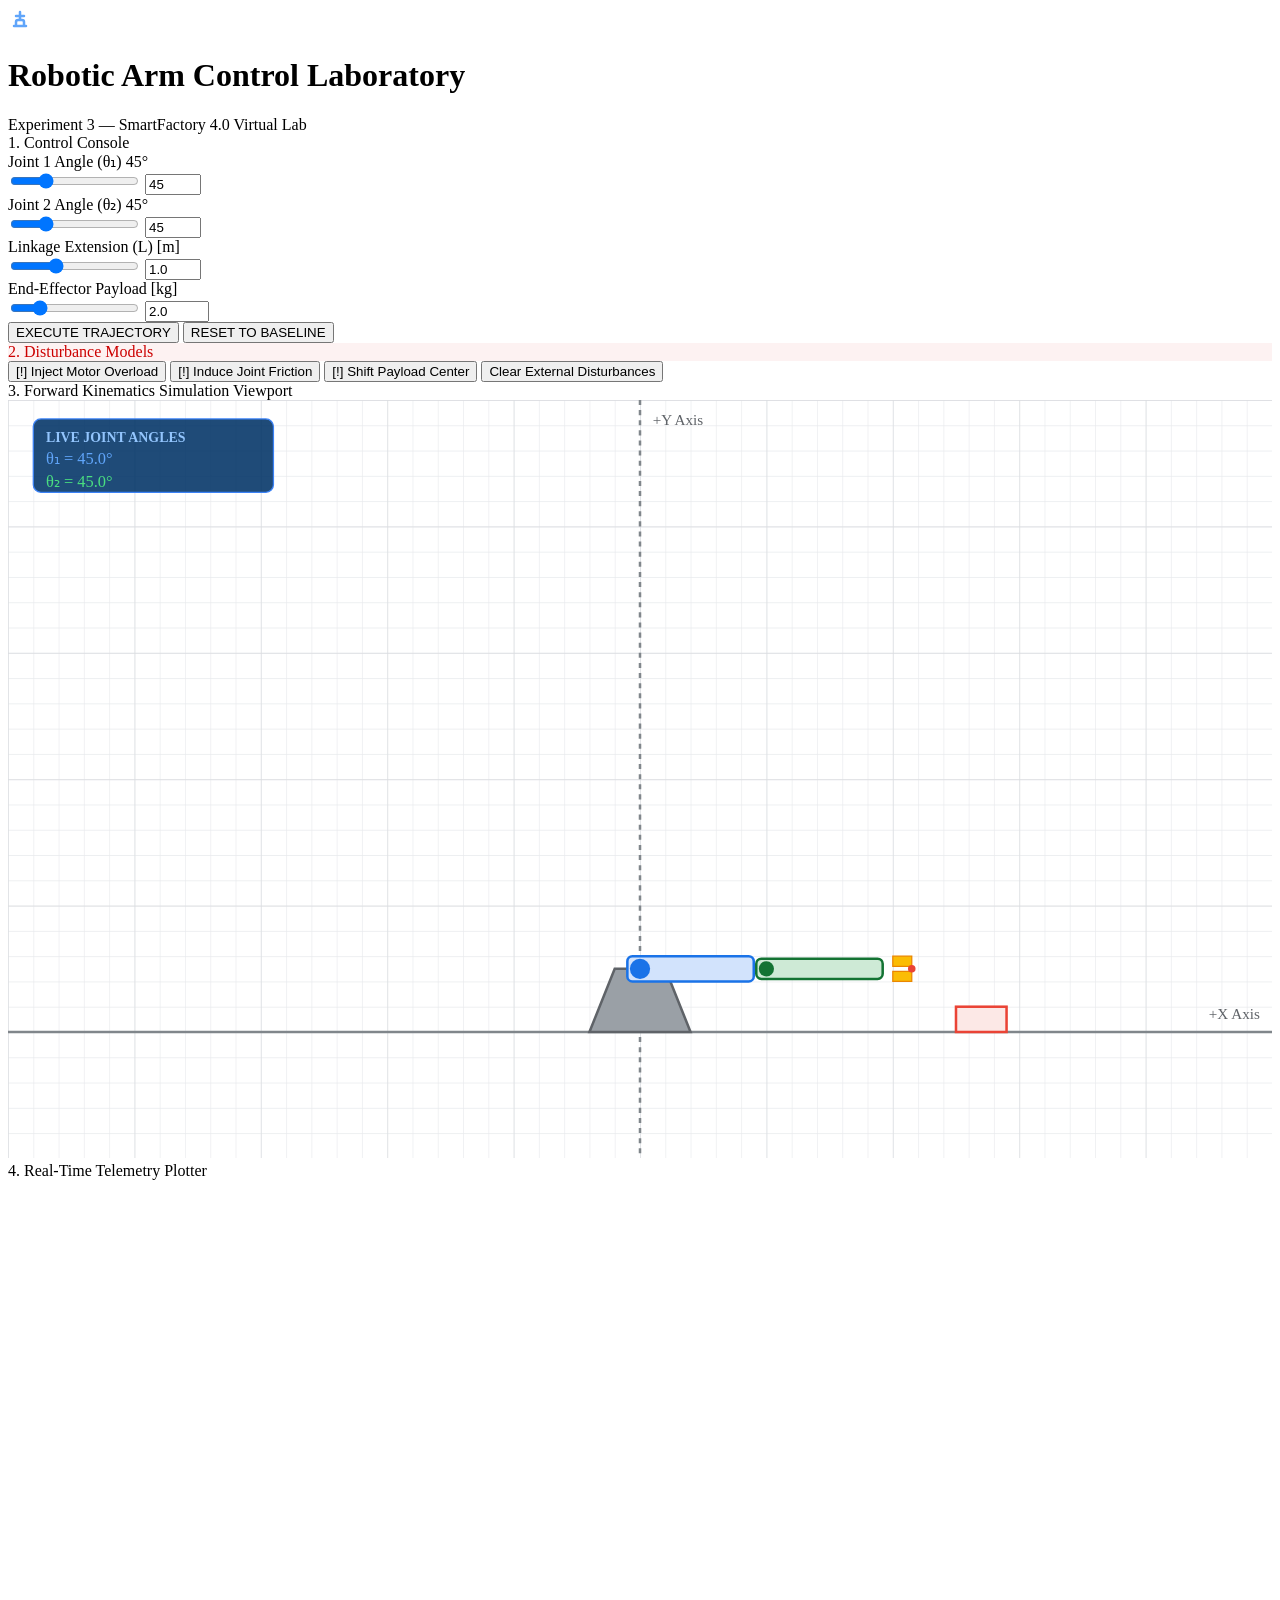
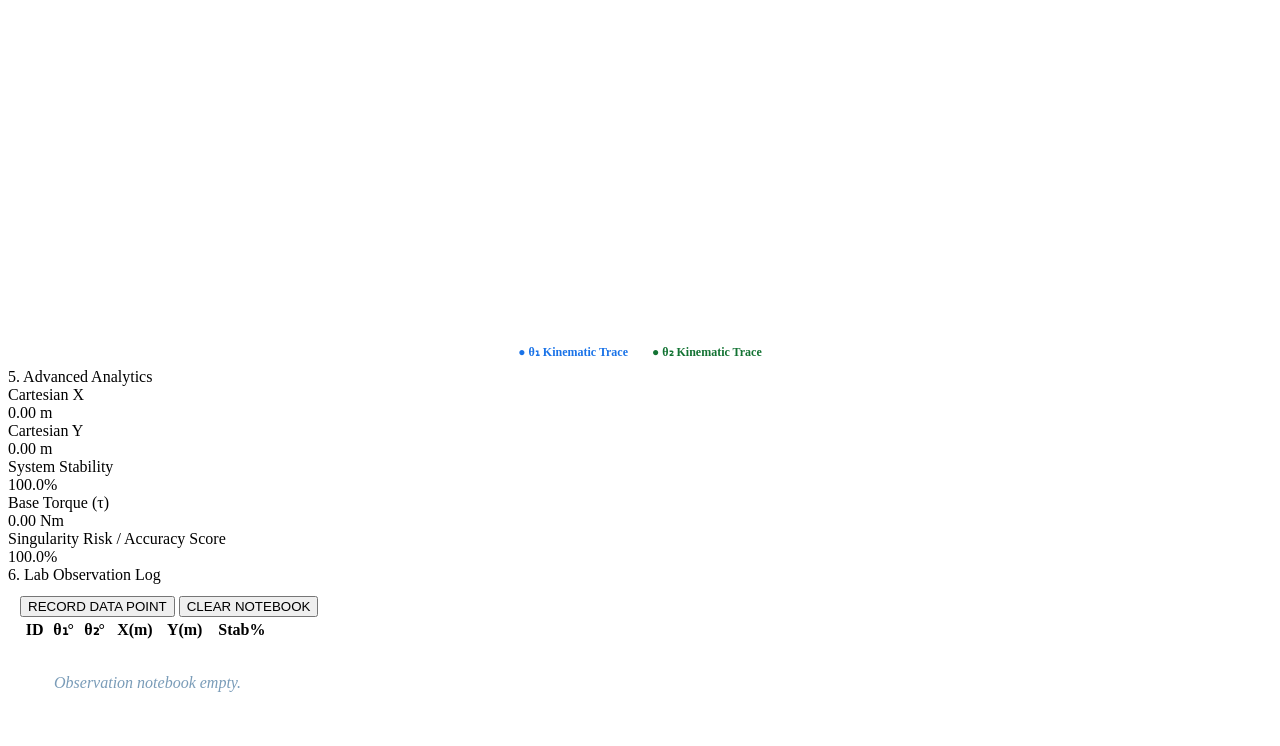
==== exp-3-robotic-arm-control-laboratory/simulation/index.html @ 6c4566c9 "Adding procedure and index file" ====
<!DOCTYPE html>
<html lang="en">
<head>
<meta charset="UTF-8">
<meta name="viewport" content="width=device-width, initial-scale=1.0">
<title>Virtual Labs | Advanced Kinematics</title>
<link rel="stylesheet" href="css/main.css">
</head>
<body>

<header class="top-header">
    <div class="header-left">
        <div class="header-icon">
            <svg width="24" height="24" viewBox="0 0 24 24" fill="none" stroke="#60a5fa" stroke-width="2.5" stroke-linecap="round" stroke-linejoin="round">
                <path d="M6 18h12M8 18v-4a2 2 0 0 1 2-2h4a2 2 0 0 1 2 2v4M12 12V4M8 8h8"/>
            </svg>
        </div>
        <div class="header-title">
            <h1>Robotic Arm Control Laboratory</h1>
            <div class="header-subtitle">Experiment 3 — SmartFactory 4.0 Virtual Lab</div>
        </div>
    </div>
</header>

<div class="experiment-workspace">
    
    <!-- LEFT COLUMN: CONTROLS -->
    <div class="column-left">
        <div class="academic-panel">
            <div class="panel-header">1. Control Console</div>
            <div class="panel-body">
                <div class="input-block">
                    <div class="label-row">
                        <label>Joint 1 Angle (θ₁)</label>
                        <span class="angle-badge" id="badge1">45°</span>
                    </div>
                    <div class="input-slider-row">
                        <input type="range" id="theta1" min="0" max="180" value="45">
                        <input type="number" id="theta1Num" min="0" max="180" value="45" class="num-box">
                    </div>
                </div>
                <div class="input-block">
                    <div class="label-row">
                        <label>Joint 2 Angle (θ₂)</label>
                        <span class="angle-badge badge-green" id="badge2">45°</span>
                    </div>
                    <div class="input-slider-row">
                        <input type="range" id="theta2" min="0" max="180" value="45">
                        <input type="number" id="theta2Num" min="0" max="180" value="45" class="num-box">
                    </div>
                </div>
                <div class="input-block">
                    <label>Linkage Extension (L) [m]</label>
                    <div class="input-slider-row">
                        <input type="range" id="armLength" min="0.5" max="2.0" step="0.1" value="1.0">
                        <input type="number" id="lengthNum" min="0.5" max="2.0" step="0.1" value="1.0" class="num-box">
                    </div>
                </div>
                <div class="input-block">
                    <label>End-Effector Payload [kg]</label>
                    <div class="input-slider-row">
                        <input type="range" id="payload" min="0.1" max="10.0" step="0.1" value="2.0">
                        <input type="number" id="payloadNum" min="0.1" max="10.0" step="0.1" value="2.0" class="num-box">
                    </div>
                </div>
                <button id="runBtn" class="btn-run">EXECUTE TRAJECTORY</button>
                <button id="resetBtn" class="btn-reset">RESET TO BASELINE</button>
            </div>
        </div>

        <div class="academic-panel">
            <div class="panel-header" style="color: #cc0000; background: #fdf2f2;">2. Disturbance Models</div>
            <div class="panel-body">
                <button class="btn-disturb" id="faultOverload">[!] Inject Motor Overload</button>
                <button class="btn-disturb" id="faultFriction">[!] Induce Joint Friction</button>
                <button class="btn-disturb" id="faultPayload">[!] Shift Payload Center</button>
                <button class="btn-clear-disturb" id="clearFaults">Clear External Disturbances</button>
            </div>
        </div>
    </div>

    <!-- CENTER COLUMN: SIMULATION -->
    <div class="column-center">
        <div class="academic-panel" style="display:flex; flex-direction:column; flex-grow:1;">
            <div class="panel-header">3. Forward Kinematics Simulation Viewport</div>
            <div class="viewport-container" id="robotContainer">
                <svg id="robotSvg" width="100%" height="100%" viewBox="-100 -300 1000 600" preserveAspectRatio="xMidYMid meet">
                    <defs>
                        <pattern id="millimeter-grid" width="20" height="20" patternUnits="userSpaceOnUse">
                            <path d="M 20 0 L 0 0 0 20" fill="none" stroke="#e8eaed" stroke-width="1"/>
                        </pattern>
                        <pattern id="centimeter-grid" width="100" height="100" patternUnits="userSpaceOnUse">
                            <path d="M 100 0 L 0 0 0 100" fill="none" stroke="#dadce0" stroke-width="1"/>
                        </pattern>
                    </defs>
                    
                    <rect x="-100" y="-300" width="1000" height="600" fill="url(#millimeter-grid)" />
                    <rect x="-100" y="-300" width="1000" height="600" fill="url(#centimeter-grid)" />
                    
                    <!-- Axes -->
                    <line x1="-100" y1="200" x2="900" y2="200" stroke="#80868b" stroke-width="2"/> <!-- X Axis (Ground) -->
                    <line x1="400" y1="-300" x2="400" y2="300" stroke="#80868b" stroke-width="2" stroke-dasharray="4"/> <!-- Y Axis Center -->
                    <text x="410" y="-280" font-family="JetBrains Mono" font-size="12" fill="#5f6368">+Y Axis</text>
                    <text x="850" y="190" font-family="JetBrains Mono" font-size="12" fill="#5f6368">+X Axis</text>
                    
                    <!-- Target -->
                    <rect x="650" y="180" width="40" height="20" fill="#fce8e6" stroke="#ea4335" stroke-width="2"/>

                    <!-- Live Angle Readout Overlay -->
                    <g id="angleOverlay" transform="translate(-80, -285)">
                        <rect x="0" y="0" width="190" height="58" rx="6" fill="rgba(0,51,102,0.88)" stroke="#3b82f6" stroke-width="1"/>
                        <text x="10" y="18" font-family="JetBrains Mono" font-size="11" fill="#93c5fd" font-weight="700">LIVE JOINT ANGLES</text>
                        <text id="overlayT1" x="10" y="36" font-family="JetBrains Mono" font-size="13" fill="#60a5fa">θ₁ = 45.0°</text>
                        <text id="overlayT2" x="10" y="54" font-family="JetBrains Mono" font-size="13" fill="#4ade80">θ₂ = 45.0°</text>
                    </g>
                    
                    <!-- Trace -->
                    <path id="pathTrace" d="" fill="none" stroke="#1a73e8" stroke-width="2"/>

                    <!-- Robot Assembly (wrapped so JS can apply vibration class) -->
                    <g id="fullRobot">
                        <!-- Robot Base X=400 Y=200 -->
                        <path d="M 360 200 L 380 150 L 420 150 L 440 200 Z" fill="#9aa0a6" stroke="#5f6368" stroke-width="2"/>

                        <!-- Link 1 -->
                        <g id="link1Group" transform="translate(400, 150) rotate(0)">
                            <rect id="link1Body" x="-10" y="-10" width="100" height="20" rx="4" fill="#d2e3fc" stroke="#1a73e8" stroke-width="2"/>
                            <circle cx="0" cy="0" r="8" fill="#1a73e8"/>
                        </g>

                        <!-- Link 2 -->
                        <g id="link2Group" transform="translate(500, 150) rotate(0)">
                            <rect id="link2Body" x="-8" y="-8" width="100" height="16" rx="4" fill="#ceead6" stroke="#137333" stroke-width="2"/>
                            <circle cx="0" cy="0" r="6" fill="#137333"/>

                            <!-- End Effector -->
                            <g id="gripperGroup" transform="translate(100, 0)">
                                <path d="M 0 -10 L 15 -10 L 15 -2 L 0 -2 Z" fill="#fbbc04" stroke="#ea8600"/>
                                <path d="M 0 10 L 15 10 L 15 2 L 0 2 Z" fill="#fbbc04" stroke="#ea8600"/>
                                <circle cx="15" cy="0" r="3" fill="#ea4335"/> <!-- Tool Center Point (TCP) -->
                            </g>
                        </g>
                    </g>
                </svg>
            </div>
        </div>
        
        <div class="academic-panel">
            <div class="panel-header">4. Real-Time Telemetry Plotter</div>
            <div class="panel-body" style="padding: 8px;">
                <div class="plotter-container" id="canvasContainer">
                    <canvas id="oscilloscope" height="180" style="width: 100%; display: block;"></canvas>
                </div>
                <div style="display:flex; justify-content:center; gap:24px; margin-top:8px; font-size:12px; font-weight:700;">
                    <span style="color:#1a73e8;">● θ₁ Kinematic Trace</span> <span style="color:#137333;">● θ₂ Kinematic Trace</span>
                </div>
            </div>
        </div>
    </div>

    <!-- RIGHT COLUMN: ANALYTICS & LOG -->
    <div class="column-right">
        <div class="academic-panel">
            <div class="panel-header">5. Advanced Analytics</div>
            <div class="panel-body">
                <div class="analytics-grid">
                    <!-- Cartesian X -->
                    <div class="metric-box">
                        <div class="metric-label">Cartesian X</div>
                        <div class="metric-val" id="valX">0.00 m</div>
                    </div>
                    <!-- Cartesian Y -->
                    <div class="metric-box">
                        <div class="metric-label">Cartesian Y</div>
                        <div class="metric-val" id="valY">0.00 m</div>
                    </div>
                    <!-- Stability -->
                    <div class="metric-box">
                        <div class="metric-label">System Stability</div>
                        <div class="metric-val" id="valStab">100.0%</div>
                    </div>
                    <!-- Torque -->
                    <div class="metric-box">
                        <div class="metric-label">Base Torque (τ)</div>
                        <div class="metric-val" id="valTorque">0.00 Nm</div>
                    </div>
                    <!-- Accuracy -->
                    <div class="metric-box" style="grid-column: span 2;">
                        <div class="metric-label">Singularity Risk / Accuracy Score</div>
                        <div class="metric-val" id="valAcc">100.0%</div>
                    </div>
                </div>
            </div>
        </div>

        <div class="academic-panel" style="display:flex; flex-direction:column; flex-grow:1;">
            <div class="panel-header">6. Lab Observation Log</div>
            <div class="panel-body" style="display:flex; flex-direction:column; flex-grow:1; padding:12px;">
                <div class="table-actions">
                    <button id="recordBtn" class="btn-log">RECORD DATA POINT</button>
                    <button id="clearLogBtn" class="btn-log-clear">CLEAR NOTEBOOK</button>
                </div>
                <div class="table-container">
                    <table id="dataTable">
                        <thead>
                            <tr>
                                <th>ID</th>
                                <th>θ₁°</th>
                                <th>θ₂°</th>
                                <th>X(m)</th>
                                <th>Y(m)</th>
                                <th>Stab%</th>
                            </tr>
                        </thead>
                        <tbody id="logTable">
                            <tr id="emptyRow"><td colspan="6" style="padding: 32px; font-style:italic; color:#7a9cb8;">Observation notebook empty.</td></tr>
                        </tbody>
                    </table>
                </div>
            </div>
        </div>
    </div>
    
</div>

<script src="js/main.js"></script>
</body>
</html>
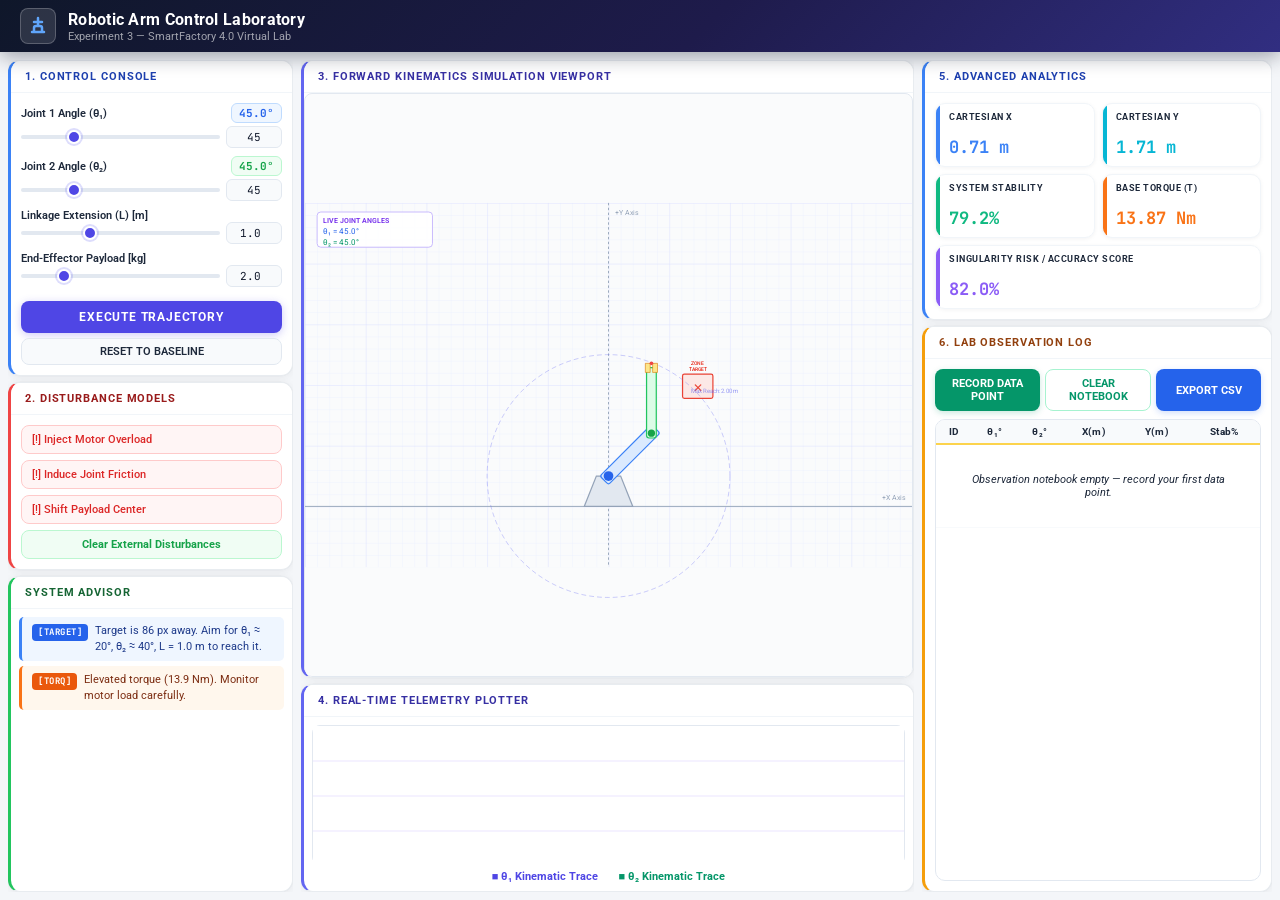
==== commit 287b38b8: "Final version of Experiment-3" ====
--- a/exp-3-robotic-arm-control-laboratory/simulation/index.html
+++ b/exp-3-robotic-arm-control-laboratory/simulation/index.html
@@ -69,7 +69,7 @@
         </div>
 
         <div class="academic-panel">
-            <div class="panel-header" style="color: #cc0000; background: #fdf2f2;">2. Disturbance Models</div>
+            <div class="panel-header">2. Disturbance Models</div>
             <div class="panel-body">
                 <button class="btn-disturb" id="faultOverload">[!] Inject Motor Overload</button>
                 <button class="btn-disturb" id="faultFriction">[!] Induce Joint Friction</button>
@@ -77,20 +77,25 @@
                 <button class="btn-clear-disturb" id="clearFaults">Clear External Disturbances</button>
             </div>
         </div>
+
+        <div class="academic-panel panel-grow">
+            <div class="panel-header">System Advisor</div>
+            <div id="advisorBody" class="panel-body-scroll"></div>
+        </div>
     </div>
 
     <!-- CENTER COLUMN: SIMULATION -->
     <div class="column-center">
-        <div class="academic-panel" style="display:flex; flex-direction:column; flex-grow:1;">
+        <div class="academic-panel panel-grow" style="display:flex; flex-direction:column;">
             <div class="panel-header">3. Forward Kinematics Simulation Viewport</div>
             <div class="viewport-container" id="robotContainer">
                 <svg id="robotSvg" width="100%" height="100%" viewBox="-100 -300 1000 600" preserveAspectRatio="xMidYMid meet">
                     <defs>
                         <pattern id="millimeter-grid" width="20" height="20" patternUnits="userSpaceOnUse">
-                            <path d="M 20 0 L 0 0 0 20" fill="none" stroke="#e8eaed" stroke-width="1"/>
+                        <path d="M 20 0 L 0 0 0 20" fill="none" stroke="#e8eeff" stroke-width="1"/>
                         </pattern>
                         <pattern id="centimeter-grid" width="100" height="100" patternUnits="userSpaceOnUse">
-                            <path d="M 100 0 L 0 0 0 100" fill="none" stroke="#dadce0" stroke-width="1"/>
+                        <path d="M 100 0 L 0 0 0 100" fill="none" stroke="#d8ddff" stroke-width="1"/>
                         </pattern>
                     </defs>
                     
@@ -98,46 +103,61 @@
                     <rect x="-100" y="-300" width="1000" height="600" fill="url(#centimeter-grid)" />
                     
                     <!-- Axes -->
-                    <line x1="-100" y1="200" x2="900" y2="200" stroke="#80868b" stroke-width="2"/> <!-- X Axis (Ground) -->
-                    <line x1="400" y1="-300" x2="400" y2="300" stroke="#80868b" stroke-width="2" stroke-dasharray="4"/> <!-- Y Axis Center -->
-                    <text x="410" y="-280" font-family="JetBrains Mono" font-size="12" fill="#5f6368">+Y Axis</text>
-                    <text x="850" y="190" font-family="JetBrains Mono" font-size="12" fill="#5f6368">+X Axis</text>
-                    
-                    <!-- Target -->
-                    <rect x="650" y="180" width="40" height="20" fill="#fce8e6" stroke="#ea4335" stroke-width="2"/>
+                    <line x1="-100" y1="200" x2="900" y2="200" stroke="#94a3b8" stroke-width="1.5"/> <!-- X Axis (Ground) -->
+                    <line x1="400" y1="-300" x2="400" y2="300" stroke="#94a3b8" stroke-width="1.5" stroke-dasharray="4"/> <!-- Y Axis Center -->
+                    <text x="410" y="-280" font-family="JetBrains Mono" font-size="12" fill="#94a3b8">+Y Axis</text>
+                    <text x="850" y="190" font-family="JetBrains Mono" font-size="12" fill="#94a3b8">+X Axis</text>
+                    
+                    <!-- Target Zone (reachable at ~θ₁=20°, θ₂=40°, L=1.0) -->
+                    <g id="targetGroup">
+                        <rect id="targetRect" x="522" y="-18" width="50" height="40" fill="#fee2e2" stroke="#ef4444" stroke-width="2" rx="3"/>
+                        <text id="targetLabelA" x="547" y="-23" font-family="JetBrains Mono" font-size="9" fill="#dc2626" text-anchor="middle" font-weight="700">TARGET</text>
+                        <text id="targetLabelB" x="547" y="-33" font-family="JetBrains Mono" font-size="9" fill="#dc2626" text-anchor="middle" font-weight="700">ZONE</text>
+                        <text id="targetIcon" x="547" y="12" font-family="JetBrains Mono" font-size="20" fill="#ef4444" text-anchor="middle">✕</text>
+                    </g>
+
+                    <!-- Reach Success Overlay Badge (hidden by default) -->
+                    <g id="reachOverlay" opacity="0" style="transition: opacity 0.3s;">
+                        <rect x="270" y="-285" width="250" height="38" rx="7" fill="rgba(236,253,245,0.97)" stroke="#10b981" stroke-width="1.5"/>
+                        <text x="395" y="-261" font-family="JetBrains Mono" font-size="13" fill="#065f46" text-anchor="middle" font-weight="700">✓ TARGET REACHED!</text>
+                    </g>
+
+                    <!-- Workspace Boundary Circle -->
+                    <circle id="workspaceBoundary" cx="400" cy="150" r="200" fill="none" stroke="#6366f1" stroke-width="1.5" stroke-dasharray="8 5" opacity="0.35"/>
+                    <text id="workspaceLabel" x="600" y="-40" font-family="JetBrains Mono" font-size="10" fill="#6366f1" opacity="0.65">Max Reach: 2.00 m</text>
 
                     <!-- Live Angle Readout Overlay -->
                     <g id="angleOverlay" transform="translate(-80, -285)">
-                        <rect x="0" y="0" width="190" height="58" rx="6" fill="rgba(0,51,102,0.88)" stroke="#3b82f6" stroke-width="1"/>
-                        <text x="10" y="18" font-family="JetBrains Mono" font-size="11" fill="#93c5fd" font-weight="700">LIVE JOINT ANGLES</text>
-                        <text id="overlayT1" x="10" y="36" font-family="JetBrains Mono" font-size="13" fill="#60a5fa">θ₁ = 45.0°</text>
-                        <text id="overlayT2" x="10" y="54" font-family="JetBrains Mono" font-size="13" fill="#4ade80">θ₂ = 45.0°</text>
+                        <rect x="0" y="0" width="190" height="58" rx="6" fill="rgba(255,255,255,0.92)" stroke="#c4b5fd" stroke-width="1.5"/>
+                        <text x="10" y="18" font-family="JetBrains Mono" font-size="11" fill="#7c3aed" font-weight="700">LIVE JOINT ANGLES</text>
+                        <text id="overlayT1" x="10" y="36" font-family="JetBrains Mono" font-size="13" fill="#2563eb">θ₁ = 45.0°</text>
+                        <text id="overlayT2" x="10" y="54" font-family="JetBrains Mono" font-size="13" fill="#059669">θ₂ = 45.0°</text>
                     </g>
                     
                     <!-- Trace -->
-                    <path id="pathTrace" d="" fill="none" stroke="#1a73e8" stroke-width="2"/>
+                    <path id="pathTrace" d="" fill="none" stroke="#6366f1" stroke-width="2" opacity="0.7"/>
 
                     <!-- Robot Assembly (wrapped so JS can apply vibration class) -->
                     <g id="fullRobot">
-                        <!-- Robot Base X=400 Y=200 -->
-                        <path d="M 360 200 L 380 150 L 420 150 L 440 200 Z" fill="#9aa0a6" stroke="#5f6368" stroke-width="2"/>
+                        <!-- Robot Base -->
+                        <path d="M 360 200 L 380 150 L 420 150 L 440 200 Z" fill="#e2e8f0" stroke="#94a3b8" stroke-width="2"/>
 
                         <!-- Link 1 -->
                         <g id="link1Group" transform="translate(400, 150) rotate(0)">
-                            <rect id="link1Body" x="-10" y="-10" width="100" height="20" rx="4" fill="#d2e3fc" stroke="#1a73e8" stroke-width="2"/>
-                            <circle cx="0" cy="0" r="8" fill="#1a73e8"/>
+                            <rect id="link1Body" x="-10" y="-10" width="100" height="20" rx="4" fill="#dbeafe" stroke="#3b82f6" stroke-width="2"/>
+                            <circle cx="0" cy="0" r="8" fill="#2563eb"/>
                         </g>
 
                         <!-- Link 2 -->
                         <g id="link2Group" transform="translate(500, 150) rotate(0)">
-                            <rect id="link2Body" x="-8" y="-8" width="100" height="16" rx="4" fill="#ceead6" stroke="#137333" stroke-width="2"/>
-                            <circle cx="0" cy="0" r="6" fill="#137333"/>
+                            <rect id="link2Body" x="-8" y="-8" width="100" height="16" rx="4" fill="#dcfce7" stroke="#22c55e" stroke-width="2"/>
+                            <circle cx="0" cy="0" r="6" fill="#16a34a"/>
 
                             <!-- End Effector -->
                             <g id="gripperGroup" transform="translate(100, 0)">
-                                <path d="M 0 -10 L 15 -10 L 15 -2 L 0 -2 Z" fill="#fbbc04" stroke="#ea8600"/>
-                                <path d="M 0 10 L 15 10 L 15 2 L 0 2 Z" fill="#fbbc04" stroke="#ea8600"/>
-                                <circle cx="15" cy="0" r="3" fill="#ea4335"/> <!-- Tool Center Point (TCP) -->
+                                <path id="gripperTop" d="M 0 -10 L 15 -10 L 15 -2 L 0 -2 Z" fill="#fde68a" stroke="#d97706" style="transition: d 0.15s;"/>
+                                <path id="gripperBot" d="M 0 10 L 15 10 L 15 2 L 0 2 Z" fill="#fde68a" stroke="#d97706" style="transition: d 0.15s;"/>
+                                <circle cx="15" cy="0" r="3" fill="#ef4444"/> <!-- TCP -->
                             </g>
                         </g>
                     </g>
@@ -149,10 +169,10 @@
             <div class="panel-header">4. Real-Time Telemetry Plotter</div>
             <div class="panel-body" style="padding: 8px;">
                 <div class="plotter-container" id="canvasContainer">
-                    <canvas id="oscilloscope" height="180" style="width: 100%; display: block;"></canvas>
-                </div>
-                <div style="display:flex; justify-content:center; gap:24px; margin-top:8px; font-size:12px; font-weight:700;">
-                    <span style="color:#1a73e8;">● θ₁ Kinematic Trace</span> <span style="color:#137333;">● θ₂ Kinematic Trace</span>
+                    <canvas id="oscilloscope" height="140" style="width: 100%; display: block;"></canvas>
+                </div>
+                <div style="display:flex; justify-content:center; gap:20px; margin-top:5px; font-size:11px; font-weight:700;">
+                    <span style="color:#4f46e5;">&#9632; θ₁ Kinematic Trace</span> <span style="color:#059669;">&#9632; θ₂ Kinematic Trace</span>
                 </div>
             </div>
         </div>
@@ -184,8 +204,8 @@
                         <div class="metric-label">Base Torque (τ)</div>
                         <div class="metric-val" id="valTorque">0.00 Nm</div>
                     </div>
-                    <!-- Accuracy -->
-                    <div class="metric-box" style="grid-column: span 2;">
+                    <!-- Accuracy: spans full width on 2-col, natural on 1-col -->
+                    <div class="metric-box metric-box-full" id="metricAccuracy">
                         <div class="metric-label">Singularity Risk / Accuracy Score</div>
                         <div class="metric-val" id="valAcc">100.0%</div>
                     </div>
@@ -193,12 +213,13 @@
             </div>
         </div>
 
-        <div class="academic-panel" style="display:flex; flex-direction:column; flex-grow:1;">
+        <div class="academic-panel panel-grow" style="display:flex; flex-direction:column;">
             <div class="panel-header">6. Lab Observation Log</div>
-            <div class="panel-body" style="display:flex; flex-direction:column; flex-grow:1; padding:12px;">
+            <div class="panel-body log-panel-body">
                 <div class="table-actions">
                     <button id="recordBtn" class="btn-log">RECORD DATA POINT</button>
                     <button id="clearLogBtn" class="btn-log-clear">CLEAR NOTEBOOK</button>
+                    <button id="csvBtn" class="btn-csv">EXPORT CSV</button>
                 </div>
                 <div class="table-container">
                     <table id="dataTable">
@@ -213,7 +234,7 @@
                             </tr>
                         </thead>
                         <tbody id="logTable">
-                            <tr id="emptyRow"><td colspan="6" style="padding: 32px; font-style:italic; color:#7a9cb8;">Observation notebook empty.</td></tr>
+                            <tr id="emptyRow"><td colspan="6" style="padding: 28px; font-style:italic; color:#1e293b; text-align:center;">Observation notebook empty — record your first data point.</td></tr>
                         </tbody>
                     </table>
                 </div>
--- a/exp-3-robotic-arm-control-laboratory/simulation/css/main.css
+++ b/exp-3-robotic-arm-control-laboratory/simulation/css/main.css
@@ -0,0 +1,543 @@
+/* SOFT ELEGANT PURE WHITE THEME */
+@import url('https://fonts.googleapis.com/css2?family=Roboto:wght@400;500;700&family=JetBrains+Mono:wght@400;700&display=swap');
+
+:root {
+  --font-main: 'Roboto', sans-serif;
+  --font-mono: 'JetBrains Mono', monospace;
+}
+
+* { margin: 0; padding: 0; box-sizing: border-box; font-family: var(--font-main); }
+
+body {
+  background: #f4f6f9;
+  color: #0f172a;
+  height: 100vh;
+  overflow: hidden;
+  overflow-x: hidden;
+  display: flex;
+  flex-direction: column;
+}
+
+/* ── HEADER ──────────────────────────────────────────────────── */
+.top-header {
+  background: linear-gradient(135deg, #0f172a 0%, #1e1b4b 55%, #312e81 100%);
+  padding: 8px 20px;
+  box-shadow: 0 4px 20px rgba(15,23,42,0.40);
+  z-index: 10;
+  display: flex;
+  align-items: center;
+  flex-shrink: 0;
+}
+.header-left { display: flex; align-items: center; gap: 12px; }
+.header-icon {
+  width: 36px; height: 36px;
+  background: rgba(255,255,255,0.12);
+  border: 1px solid rgba(255,255,255,0.22);
+  border-radius: 8px;
+  display: flex; align-items: center; justify-content: center;
+  flex-shrink: 0;
+}
+.header-title h1  { font-size: 16px; font-weight: 700; color: #fff; letter-spacing: 0.3px; }
+.header-subtitle  { font-size: 11px; color: rgba(255,255,255,0.60); margin-top: 1px; }
+
+/* ── 3-COLUMN WORKSPACE ──────────────────────────────────────── */
+.experiment-workspace {
+  display: flex; flex: 1; padding: 8px; gap: 8px;
+  overflow: hidden; min-height: 0;
+}
+.column-left   { width: 285px; flex-shrink: 0; display: flex; flex-direction: column; gap: 6px; overflow: hidden; }
+.column-center { flex: 1;      display: flex; flex-direction: column; gap: 6px; overflow: hidden; min-width: 380px; }
+.column-right  { width: 350px; flex-shrink: 0; display: flex; flex-direction: column; gap: 6px; overflow: hidden; }
+
+/* ── PANELS ─────────────────────────────────────────────────── */
+.academic-panel {
+  background: #ffffff;
+  border: 1px solid #e8ecf0;
+  border-left-width: 3px;
+  box-shadow: 0 1px 8px rgba(15,23,42,0.06), 0 0 0 0.5px rgba(15,23,42,0.03);
+  display: flex; flex-direction: column;
+  min-height: 0; flex-shrink: 0;
+  border-radius: 12px;
+  overflow: hidden;
+}
+.panel-grow { flex: 1; min-height: 0; }
+
+.panel-header {
+  padding: 9px 14px;
+  background: #ffffff;
+  border-bottom: 1px solid #f1f5f9;
+  font-size: 10.5px; font-weight: 700;
+  text-transform: uppercase; letter-spacing: 0.9px;
+  flex-shrink: 0;
+}
+
+/* ── Panel purpose colors: left-border on panel + colored text on header ──
+   Blue   → Control Console, Analytics
+   Red    → Disturbance
+   Green  → Advisor
+   Indigo → Viewport + Telemetry
+   Amber  → Log
+   ───────────────────────────────────────────────────────── */
+.column-left .academic-panel:nth-child(1) { border-left-color: #3b82f6; }
+.column-left .academic-panel:nth-child(1) .panel-header { color: #1e40af; }
+
+.column-left .academic-panel:nth-child(2) { border-left-color: #ef4444; }
+.column-left .academic-panel:nth-child(2) .panel-header { color: #991b1b; }
+
+.column-left .academic-panel:nth-child(3) { border-left-color: #22c55e; }
+.column-left .academic-panel:nth-child(3) .panel-header { color: #166534; }
+
+.column-center .academic-panel:nth-child(1) { border-left-color: #6366f1; }
+.column-center .academic-panel:nth-child(1) .panel-header { color: #3730a3; }
+
+.column-center .academic-panel:nth-child(2) { border-left-color: #6366f1; }
+.column-center .academic-panel:nth-child(2) .panel-header { color: #3730a3; }
+
+.column-right .academic-panel:nth-child(1) { border-left-color: #3b82f6; }
+.column-right .academic-panel:nth-child(1) .panel-header { color: #1e40af; }
+
+.column-right .academic-panel:nth-child(2) { border-left-color: #f59e0b; }
+.column-right .academic-panel:nth-child(2) .panel-header { color: #92400e; }
+
+.panel-body { padding: 10px; }
+.panel-body-scroll {
+  padding: 8px; overflow-y: auto; flex: 1; min-height: 0;
+}
+.panel-body-scroll::-webkit-scrollbar { width: 4px; }
+.panel-body-scroll::-webkit-scrollbar-track { background: #f8fafc; }
+.panel-body-scroll::-webkit-scrollbar-thumb { background: #cbd5e1; border-radius: 2px; }
+
+/* ── CONTROLS ────────────────────────────────────────────────── */
+.input-block { margin-bottom: 8px; }
+.input-block label { font-size: 11px; font-weight: 600; color: #1e293b; display: block; }
+.label-row { display: flex; align-items: center; justify-content: space-between; margin-bottom: 3px; }
+
+/* Angle badges */
+.angle-badge {
+  display: inline-block; min-width: 48px; padding: 2px 7px;
+  background: #eff6ff; color: #2563eb;
+  border: 1px solid #bfdbfe;
+  font-family: var(--font-mono); font-size: 11px; font-weight: 700;
+  border-radius: 6px; text-align: center;
+  transition: all 0.2s;
+}
+.angle-badge.badge-green {
+  background: #f0fdf4; color: #16a34a;
+  border-color: #bbf7d0;
+}
+.angle-badge.badge-warn {
+  background: #fff1f2; color: #be123c;
+  border-color: #fecdd3;
+  box-shadow: 0 0 8px rgba(244,63,94,0.25);
+  animation: badge-pulse 0.6s ease-in-out infinite alternate;
+}
+@keyframes badge-pulse {
+  from { box-shadow: 0 0 4px rgba(244,63,94,0.15); }
+  to   { box-shadow: 0 0 12px rgba(244,63,94,0.45); }
+}
+
+/* Sliders */
+.input-slider-row { display: flex; align-items: center; gap: 6px; }
+input[type=range] { flex-grow: 1; -webkit-appearance: none; background: transparent; cursor: pointer; }
+input[type=range]::-webkit-slider-runnable-track {
+  height: 4px; border-radius: 2px;
+  background: #e2e8f0;
+}
+input[type=range]::-webkit-slider-thumb {
+  -webkit-appearance: none; height: 14px; width: 14px;
+  background: #4f46e5; border-radius: 50%; cursor: pointer; margin-top: -5px;
+  border: 2px solid #fff;
+  box-shadow: 0 0 0 2px rgba(99,102,241,0.22);
+  transition: box-shadow 0.2s;
+}
+input[type=range]::-webkit-slider-thumb:hover { box-shadow: 0 0 0 5px rgba(99,102,241,0.15); }
+
+.num-box {
+  width: 56px; padding: 3px 5px;
+  background: #f8fafc; border: 1px solid #e2e8f0;
+  color: #0f172a; font-family: var(--font-mono); font-size: 11px;
+  text-align: right; border-radius: 6px;
+}
+.num-box:focus { outline: none; border-color: #6366f1; box-shadow: 0 0 0 3px rgba(99,102,241,0.10); }
+
+/* ── BUTTONS ─────────────────────────────────────────────────── */
+.btn-run {
+  width: 100%;
+  background: #4f46e5;
+  color: white; border: none; padding: 9px; font-size: 12px;
+  font-weight: 700; cursor: pointer; margin-top: 6px;
+  letter-spacing: 0.8px; border-radius: 8px;
+  box-shadow: 0 2px 8px rgba(79,70,229,0.28);
+  transition: all 0.18s;
+}
+.btn-run:hover {
+  background: #4338ca;
+  box-shadow: 0 4px 14px rgba(79,70,229,0.38);
+  transform: translateY(-1px);
+}
+.btn-reset {
+  width: 100%; background: #f8fafc; color: #1e293b;
+  border: 1px solid #e2e8f0; padding: 6px;
+  font-size: 11px; font-weight: 600; cursor: pointer;
+  margin-top: 5px; border-radius: 8px; transition: all 0.18s;
+}
+.btn-reset:hover { background: #f1f5f9; color: #0f172a; }
+
+/* Disturbance buttons */
+.btn-disturb {
+  width: 100%; background: #fff5f5;
+  border: 1px solid #fecaca; color: #dc2626;
+  padding: 7px 10px; text-align: left; font-size: 11px;
+  font-weight: 500; cursor: pointer; margin-bottom: 6px;
+  border-radius: 8px; transition: all 0.18s;
+}
+.btn-disturb:hover { background: #fee2e2; border-color: #fca5a5; }
+.btn-disturb.active {
+  background: #ef4444;
+  color: #fff; border-color: #dc2626; font-weight: 700;
+  box-shadow: 0 3px 10px rgba(239,68,68,0.30);
+  animation: fault-pulse 1.2s ease-in-out infinite alternate;
+}
+@keyframes fault-pulse {
+  from { box-shadow: 0 2px 8px rgba(239,68,68,0.20); }
+  to   { box-shadow: 0 4px 20px rgba(239,68,68,0.50); }
+}
+.btn-clear-disturb {
+  width: 100%; background: #f0fdf4;
+  border: 1px solid #bbf7d0; color: #16a34a;
+  padding: 7px 10px; font-weight: 700; font-size: 11px;
+  cursor: pointer; border-radius: 8px; transition: all 0.18s;
+}
+.btn-clear-disturb:hover { background: #dcfce7; border-color: #86efac; }
+
+/* Log action buttons */
+.btn-log {
+  flex: 1;
+  background: #059669;
+  color: #fff; border: none; padding: 7px; font-weight: 700;
+  cursor: pointer; font-size: 11px; border-radius: 8px;
+  box-shadow: 0 2px 6px rgba(5,150,105,0.22);
+  transition: all 0.18s;
+}
+.btn-log:hover { background: #047857; box-shadow: 0 3px 10px rgba(5,150,105,0.32); }
+.btn-log-clear {
+  flex: 1; background: #fff; color: #059669;
+  border: 1px solid #a7f3d0; padding: 7px; font-weight: 700;
+  cursor: pointer; font-size: 11px; border-radius: 8px; transition: all 0.18s;
+}
+.btn-log-clear:hover { background: #ecfdf5; }
+.btn-csv {
+  flex: 1;
+  background: #2563eb;
+  color: #fff; border: none; padding: 7px; font-weight: 700;
+  cursor: pointer; font-size: 11px; border-radius: 8px;
+  box-shadow: 0 2px 6px rgba(37,99,235,0.22);
+  transition: all 0.18s;
+}
+.btn-csv:hover { background: #1d4ed8; box-shadow: 0 3px 10px rgba(37,99,235,0.35); }
+
+/* ── CENTER VIEWPORT ─────────────────────────────────────────── */
+.viewport-container {
+  flex: 1; min-height: 0;
+  border: 1px solid #e2e8f0;
+  background: #fafbfc;
+  position: relative;
+  box-shadow: none;
+  border-radius: 8px;
+}
+.plotter-container {
+  height: 140px;
+  border: 1px solid #e2e8f0;
+  background: #fafbfc;
+  flex-shrink: 0;
+  border-radius: 8px;
+}
+
+/* ── VIBRATION ───────────────────────────────────────────────── */
+@keyframes vibrate {
+  0%   { transform: translate(0,0) rotate(0deg); }
+  20%  { transform: translate(-2px,1px) rotate(-0.5deg); }
+  40%  { transform: translate(2px,-1px) rotate(0.5deg); }
+  60%  { transform: translate(-1px,2px) rotate(-0.3deg); }
+  80%  { transform: translate(1px,-2px) rotate(0.3deg); }
+  100% { transform: translate(0,0) rotate(0deg); }
+}
+#fullRobot.vibrating { animation: vibrate 0.12s linear infinite; transform-origin: 400px 150px; }
+
+/* ── ADVANCED ANALYTICS ──────────────────────────────────────── */
+.analytics-grid { display: grid; grid-template-columns: 1fr 1fr; gap: 7px; }
+.metric-box {
+  background: #fff; border: 1px solid #f1f5f9;
+  padding: 8px 8px 8px 13px;
+  position: relative; overflow: hidden; border-radius: 10px;
+  box-shadow: 0 1px 4px rgba(15,23,42,0.05);
+  transition: box-shadow 0.18s;
+  display: flex; flex-direction: column; justify-content: space-between;
+  min-height: 56px;
+}
+.metric-box:hover { border-color: var(--acc, #6366f1); box-shadow: 0 4px 14px rgba(0,0,0,0.08); }
+.metric-box::before {
+  content: ''; position: absolute; left: 0; top: 0;
+  width: 4px; height: 100%;
+  background: var(--acc, #6366f1);
+  border-radius: 5px 0 0 5px;
+}
+.analytics-grid .metric-box:nth-child(1) { --acc: #3b82f6; }
+.analytics-grid .metric-box:nth-child(2) { --acc: #06b6d4; }
+.analytics-grid .metric-box:nth-child(3) { --acc: #10b981; }
+.analytics-grid .metric-box:nth-child(4) { --acc: #f97316; }
+.analytics-grid .metric-box:nth-child(5) { --acc: #8b5cf6; }
+
+.metric-label {
+  font-size: 9px; color: #1e293b;
+  font-weight: 700; text-transform: uppercase; letter-spacing: 0.5px;
+  min-height: 22px; display: flex; align-items: flex-start;
+  margin-bottom: 2px;
+}
+.metric-val {
+  font-size: 17px; font-weight: 700;
+  font-family: var(--font-mono);
+  /* default dark slate — overridden per card below */
+  color: var(--acc, #1e293b);
+}
+.metric-val.alert { color: #dc2626; }
+
+
+/* ── OBSERVATION LOG ─────────────────────────────────────────── */
+.table-actions { display: flex; gap: 5px; margin-bottom: 8px; flex-shrink: 0; }
+.table-container {
+  flex: 1; overflow-y: auto; min-height: 0;
+  border: 1px solid #e2e8f0; border-radius: 10px;
+}
+.table-container::-webkit-scrollbar { width: 4px; }
+.table-container::-webkit-scrollbar-track { background: #f8fafc; }
+.table-container::-webkit-scrollbar-thumb { background: #cbd5e1; border-radius: 2px; }
+
+table { width: 100%; border-collapse: collapse; font-family: var(--font-mono); font-size: 11px; }
+th {
+  background: #f8fafc;
+  color: #1e293b; font-family: var(--font-main); font-weight: 700;
+  text-align: center; padding: 6px 4px;
+  border-bottom: 2px solid #fcd34d;
+  position: sticky; top: 0; font-size: 10px; letter-spacing: 0.3px;
+}
+td { text-align: center; padding: 5px 4px; border-bottom: 1px solid #f8fafc; color: #0f172a; }
+tr:hover td { background: #fffbeb; }
+td:nth-child(4), td:nth-child(5) { color: #2563eb; font-weight: 600; }
+
+/* ── SYSTEM ADVISOR MESSAGES ─────────────────────────────────── */
+.advisor-msg {
+  display: flex; align-items: flex-start; gap: 7px;
+  padding: 6px 10px; margin-bottom: 5px;
+  border-radius: 5px; border-left: 3px solid;
+  font-size: 11px; line-height: 1.45;
+  animation: advisor-in 0.2s ease;
+}
+@keyframes advisor-in {
+  from { opacity: 0; transform: translateX(-4px); }
+  to   { opacity: 1; transform: translateX(0); }
+}
+/* Advisor message base */
+.advisor-msg .adv-icon {
+  font-size: 9px;
+  font-weight: 700;
+  font-family: var(--font-mono);
+  flex-shrink: 0;
+  align-self: flex-start;
+  padding: 2px 6px;
+  border-radius: 4px;
+  letter-spacing: 0.5px;
+  white-space: nowrap;
+  margin-top: 1px;
+}
+.advisor-msg .adv-text { flex: 1; }
+
+/* Per-severity badge colors */
+.advisor-msg.success { background: #f0fdf4; border-color: #22c55e; color: #14532d; }
+.advisor-msg.info    { background: #eff6ff; border-color: #3b82f6; color: #1e3a8a; }
+.advisor-msg.warn    { background: #fff7ed; border-color: #f97316; color: #7c2d12; }
+.advisor-msg.danger  { background: #fff1f2; border-color: #ef4444; color: #881337; font-weight: 600; }
+
+.advisor-msg.success .adv-icon { background: #16a34a; color: #ffffff; }
+.advisor-msg.info    .adv-icon { background: #2563eb; color: #ffffff; }
+.advisor-msg.warn    .adv-icon { background: #ea580c; color: #ffffff; }
+.advisor-msg.danger  .adv-icon { background: #dc2626; color: #ffffff; }
+
+/* ── Log panel body — flex column on desktop, auto on mobile ─ */
+.log-panel-body {
+  display: flex; flex-direction: column;
+  flex: 1; min-height: 0; padding: 10px;
+}
+
+/* ── Accuracy metric spans 2 cols by default ─────────────────── */
+.metric-box-full { grid-column: span 2; }
+
+/* ─────────────────────────────────────────────────────────────
+   RESPONSIVE — 5-tier breakpoint system
+   ─────────────────────────────────────────────────────────────
+   1. ≥ 1100px            Desktop   — 3-col, fixed height, no scroll
+   2. 768px – 1099px      Tablet    — sidebar + centre (top), right full (bottom)
+   3. 480px – 767px       Mobile    — single column, body scrolls
+   4. < 480px             S-Mobile  — ultra-compact
+   5. landscape ≤ 767px   L-Phone   — mini-sidebar mode
+   ───────────────────────────────────────────────────────────── */
+
+/* ── Tablet landscape (768 – 1099px) ──────────────────────── */
+@media (min-width: 768px) and (max-width: 1099px) {
+  body { height: auto; overflow-y: auto; overflow-x: hidden; }
+
+  .experiment-workspace {
+    flex: none; flex-wrap: wrap; align-content: flex-start;
+    overflow: visible; height: auto; padding: 8px; gap: 8px;
+  }
+
+  .column-left   { width: 260px; flex-shrink: 0; overflow: visible; }
+  .column-center { flex: 1; min-width: 0; }
+
+  .column-right {
+    width: 100%; flex-direction: row; flex-wrap: wrap; gap: 8px;
+  }
+  .column-right .academic-panel { flex: 1; min-width: 280px; }
+
+  .panel-grow { flex: none; }
+  .log-panel-body { flex: none; min-height: 0; }
+  .column-left  .panel-grow { min-height: 150px; max-height: 220px; }
+  .column-right .panel-grow { min-height: 220px; max-height: 340px; }
+
+  .viewport-container { min-height: 420px; }
+  .analytics-grid { grid-template-columns: 1fr 1fr 1fr; }
+  /* card 4 takes 1 col, accuracy card 5 takes 2 cols — fills the row evenly */
+  .metric-box-full { grid-column: span 2; }
+}
+
+/* ── Mobile — tablet portrait + large phone (480 – 767px) ─── */
+@media (max-width: 767px) {
+  body {
+    height: auto;
+    overflow: visible;
+    overflow-x: hidden;
+    min-height: 0;
+    /* Keep display:flex flex-direction:column from base, just free the height */
+  }
+
+  .experiment-workspace {
+    flex: none;            /* stop the workspace from stretching to fill body */
+    flex-direction: column; overflow: visible;
+    padding: 6px; gap: 6px; height: auto;
+  }
+
+  .column-left,
+  .column-center,
+  .column-right {
+    width: 100%; flex-shrink: 1; overflow: visible;
+    gap: 4px; min-width: 0; /* clear desktop min-width to fix left-clip on narrow phones */
+  }
+
+  /* Panels use natural height; no viewport-filling stretch */
+  .panel-grow      { flex: none; min-height: auto; }
+  .log-panel-body  { flex: none; min-height: 0; }
+  .column-left  .panel-grow { min-height: 130px; max-height: 200px; }
+  .column-right .panel-grow { min-height: 180px; max-height: 300px; }
+
+  .viewport-container { min-height: 280px; }
+  .plotter-container  { height: 100px; }
+
+  /* Horizontal scroll on narrow table */
+  .table-container { overflow-x: auto; overflow-y: auto; }
+  table { min-width: 340px; }
+
+  /* Touch-friendly hit targets ≥ 44px */
+  .btn-run               { padding: 11px; font-size: 12px; margin-top: 5px; }
+  .btn-reset             { padding: 8px; margin-top: 4px; }
+  .btn-disturb           { padding: 9px 10px; margin-bottom: 5px; }
+  .btn-clear-disturb     { padding: 9px; }
+  .btn-log, .btn-log-clear, .btn-csv { padding: 10px; font-size: 12px; }
+
+  /* Larger slider thumb for thumb interaction */
+  input[type=range]::-webkit-slider-runnable-track { height: 5px; }
+  input[type=range]::-webkit-slider-thumb {
+    height: 20px; width: 20px; margin-top: -8px;
+  }
+
+  .num-box { width: 60px; padding: 4px 5px; font-size: 11px; }
+
+  /* Compact panel headers and bodies */
+  .panel-header { padding: 6px 10px; font-size: 10px; letter-spacing: 0.6px; }
+  .panel-body   { padding: 8px; }
+
+  /* 2-col analytics on mobile */
+  .analytics-grid { grid-template-columns: 1fr 1fr; gap: 5px; }
+  .metric-box-full { grid-column: span 2; }
+  .metric-val { font-size: 14px; }
+
+  .table-actions { flex-wrap: wrap; gap: 4px; }
+  .btn-log, .btn-log-clear, .btn-csv {
+    flex: 1 1 calc(33% - 4px); min-width: 80px;
+  }
+}
+
+/* ── Small mobile (< 480px) ────────────────────────────────── */
+@media (max-width: 479px) {
+  .experiment-workspace { padding: 5px; gap: 5px; }
+
+  .top-header       { padding: 6px 10px; }
+  .header-icon      { display: none; }
+  .header-title h1  { font-size: 12px; }
+  .header-subtitle  { display: none; }
+
+  .viewport-container { min-height: 220px; }
+  .plotter-container  { height: 80px; }
+
+  /* Keep 2-col grid even at < 480px — no right-side empty space */
+  .analytics-grid  { grid-template-columns: 1fr 1fr; gap: 4px; }
+  .metric-box-full { grid-column: span 2; }
+  .metric-val { font-size: 13px; }
+  .metric-label { font-size: 8.5px; }
+
+
+  .table-actions { flex-direction: column; gap: 4px; }
+  .btn-log, .btn-log-clear, .btn-csv { width: 100%; flex: none; }
+
+  .input-block { margin-bottom: 6px; }
+  .label-row   { margin-bottom: 2px; }
+  .angle-badge { min-width: 42px; font-size: 10px; }
+}
+
+/* ── Landscape phone (≤ 767px width, ≤ 500px height) ────────── */
+@media (max-width: 767px) and (orientation: landscape) and (max-height: 500px) {
+  body { height: auto; overflow-y: auto; }
+
+  .top-header      { padding: 5px 14px; }
+  .header-subtitle { display: none; }
+  .header-title h1 { font-size: 14px; }
+
+  .experiment-workspace {
+    flex-direction: row; flex-wrap: wrap;
+    align-items: flex-start; overflow: visible;
+    height: auto; gap: 6px; padding: 6px;
+  }
+
+  /* Mini left sidebar */
+  .column-left {
+    width: 210px; flex-shrink: 0;
+    max-height: 78vh; overflow-y: auto;
+  }
+  .column-center { flex: 1; min-width: 260px; }
+
+  /* Right drops below as full-width row */
+  .column-right {
+    width: 100%; flex-direction: row; flex-wrap: wrap; gap: 6px;
+  }
+  .column-right .academic-panel { flex: 1; min-width: 200px; }
+
+  .panel-grow     { flex: none; }
+  .log-panel-body { flex: none; min-height: 0; }
+  .column-left  .panel-grow { min-height: 90px;  max-height: 150px; }
+  .column-right .panel-grow { min-height: 150px; max-height: 240px; }
+
+  .viewport-container { min-height: 200px; }
+  .plotter-container  { height: 80px; }
+
+  .analytics-grid { grid-template-columns: 1fr 1fr 1fr; }
+  .metric-box-full { grid-column: span 1; }
+}
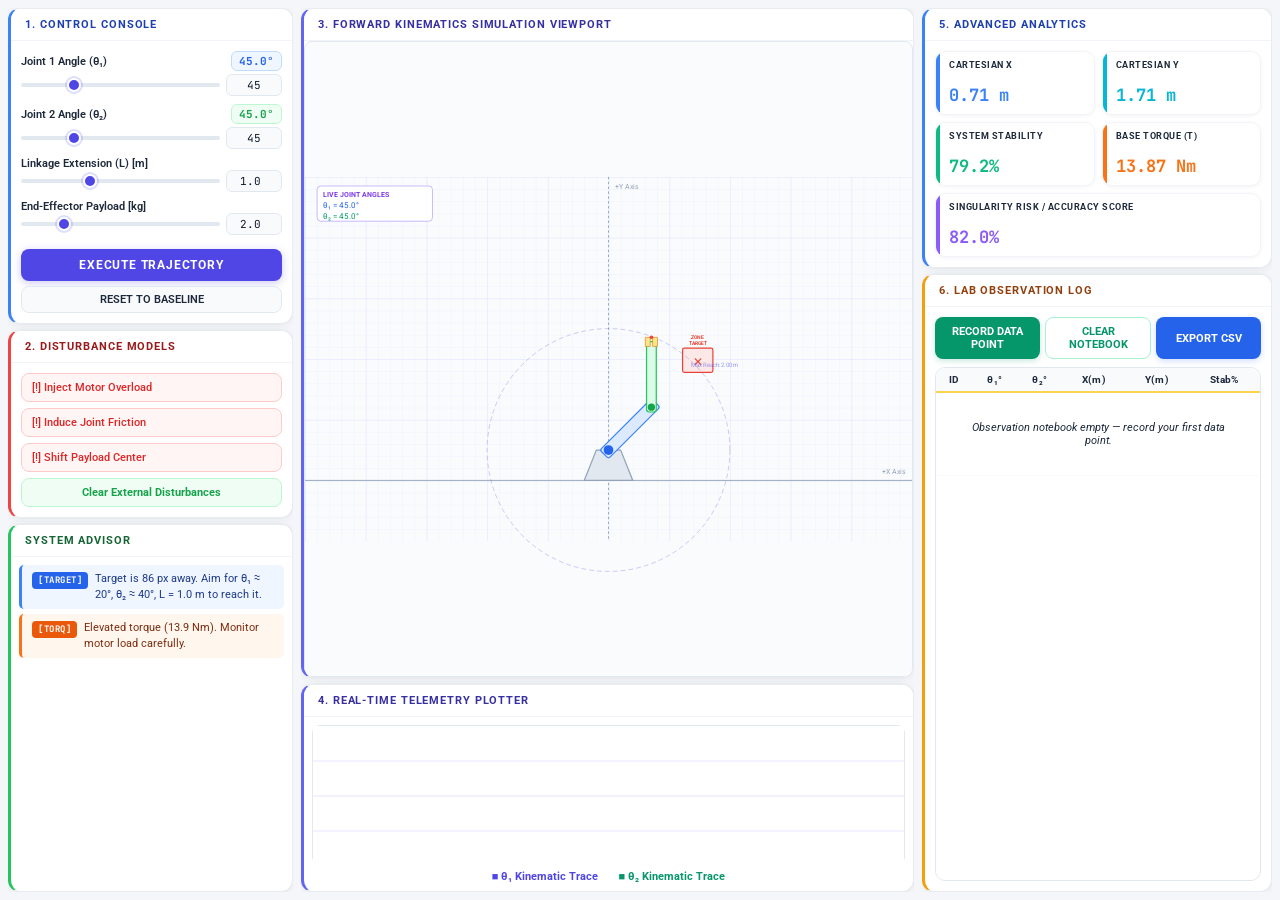
==== commit c61b7253: "Experiment-3" ====
--- a/exp-3-robotic-arm-control-laboratory/simulation/index.html
+++ b/exp-3-robotic-arm-control-laboratory/simulation/index.html
@@ -8,19 +8,6 @@
 </head>
 <body>
 
-<header class="top-header">
-    <div class="header-left">
-        <div class="header-icon">
-            <svg width="24" height="24" viewBox="0 0 24 24" fill="none" stroke="#60a5fa" stroke-width="2.5" stroke-linecap="round" stroke-linejoin="round">
-                <path d="M6 18h12M8 18v-4a2 2 0 0 1 2-2h4a2 2 0 0 1 2 2v4M12 12V4M8 8h8"/>
-            </svg>
-        </div>
-        <div class="header-title">
-            <h1>Robotic Arm Control Laboratory</h1>
-            <div class="header-subtitle">Experiment 3 — SmartFactory 4.0 Virtual Lab</div>
-        </div>
-    </div>
-</header>
 
 <div class="experiment-workspace">
     
